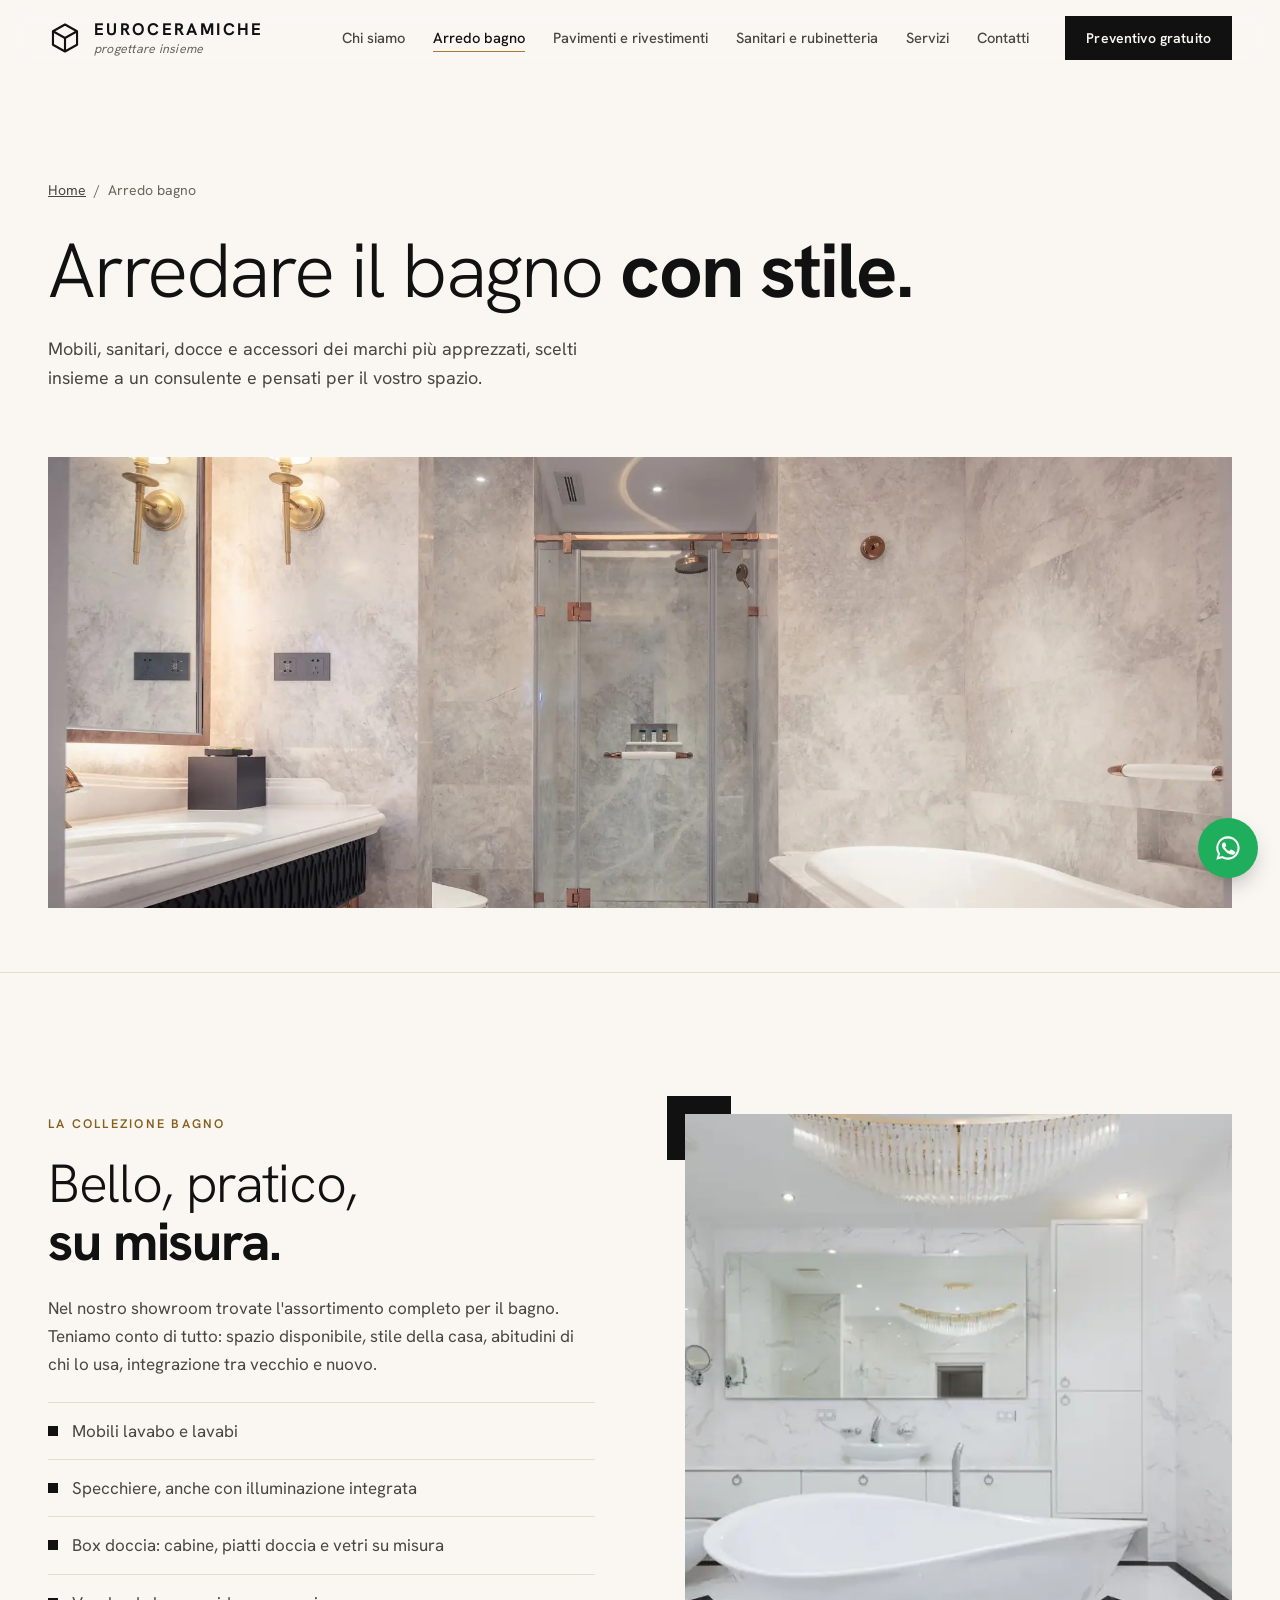
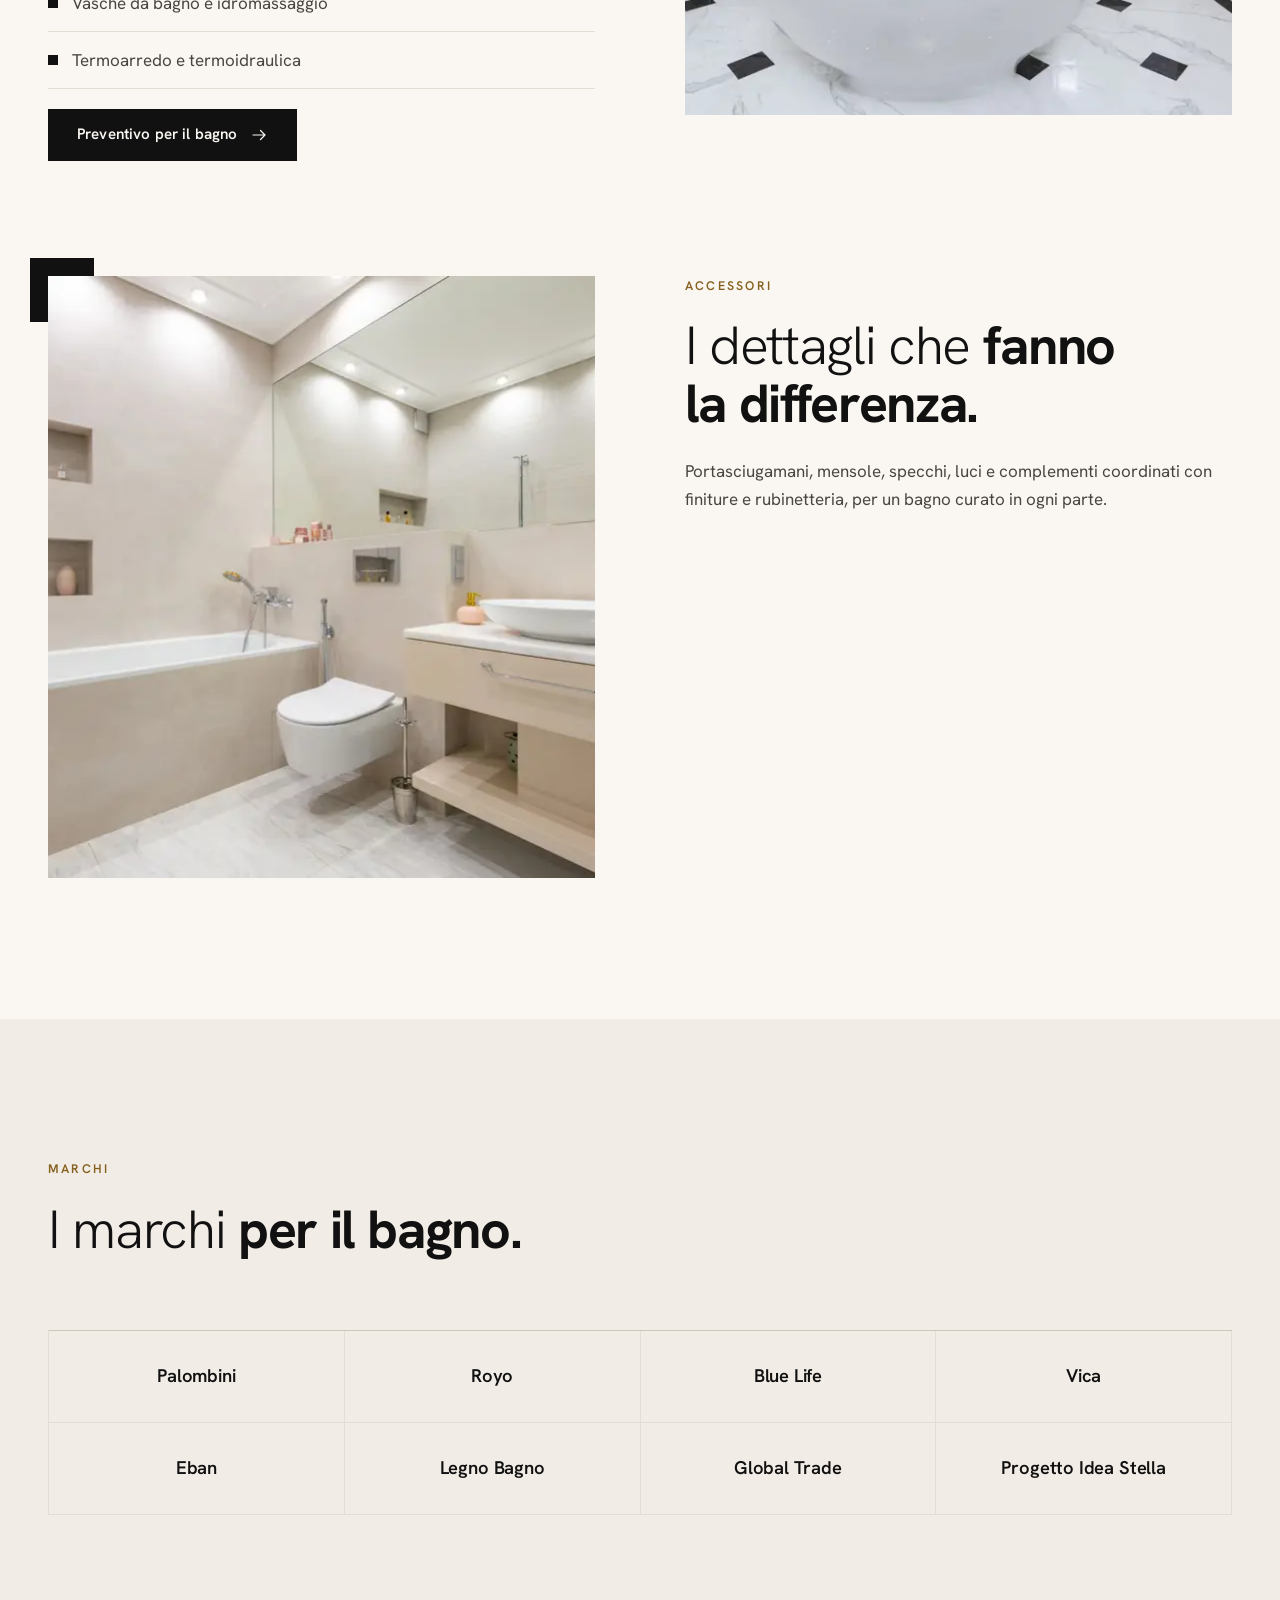
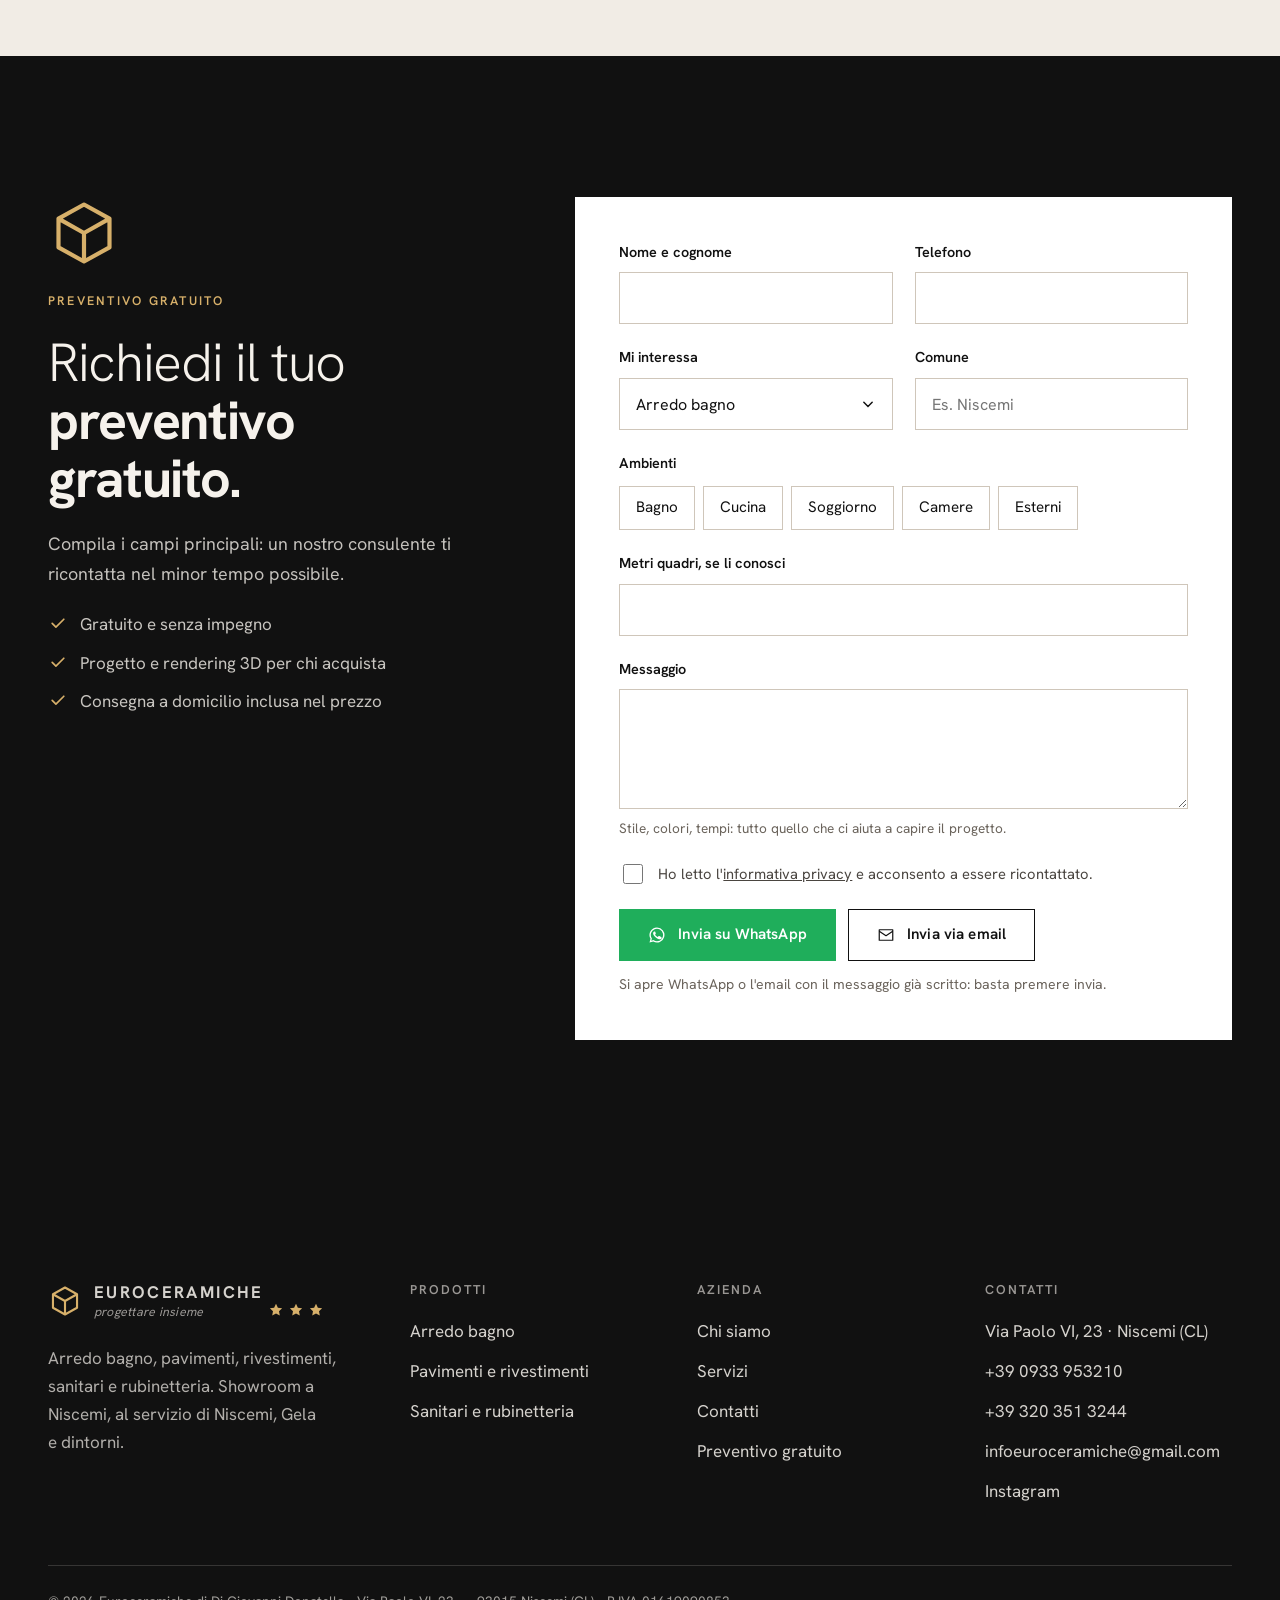
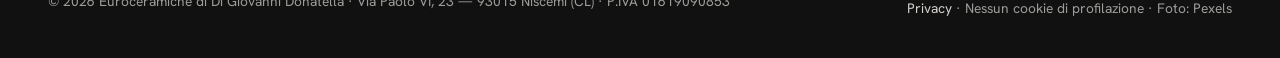
==== arredo-bagno.html @ 5b4219d4 "Nuovo sito: originale Euroceramiche migliorato con UI/UX Pro Max - Versioni precedenti spostate in a" ====
<!doctype html>
<html lang="it">
<head>
<meta charset="utf-8">
<meta name="viewport" content="width=device-width, initial-scale=1, viewport-fit=cover">
<title>Arredo bagno a Niscemi e Gela — Euroceramiche</title>
<meta name="description" content="Arredo bagno a Niscemi: mobili, lavabi, specchiere, box doccia, vasche, idromassaggio e accessori. Palombini, Royo, Blue Life, Vica, Eban e altri marchi.">
<meta name="theme-color" content="#faf7f3">
<meta property="og:type" content="website">
<meta property="og:locale" content="it_IT">
<meta property="og:title" content="Arredo bagno a Niscemi e Gela — Euroceramiche">
<meta property="og:description" content="Arredo bagno a Niscemi: mobili, lavabi, specchiere, box doccia, vasche, idromassaggio e accessori. Palombini, Royo, Blue Life, Vica, Eban e altri marchi.">
<meta property="og:image" content="assets/img/hero.webp">
<link rel="icon" href="data:image/svg+xml,<svg xmlns='http://www.w3.org/2000/svg' viewBox='0 0 24 24'><rect width='24' height='24' fill='%23111'/><path d='M12 4l7 3.9v8.2L12 20l-7-3.9V7.9z M5 7.9L12 12l7-4.1 M12 12v8' fill='none' stroke='%23d7b06a' stroke-width='1.4' stroke-linejoin='round'/></svg>">
<link rel="preload" href="assets/fonts/hanken-grotesk.woff2" as="font" type="font/woff2" crossorigin>
<link rel="stylesheet" href="assets/css/site.css">
</head>
<body>
<script>document.documentElement.classList.add('js')</script>
<a class="skip" href="#main">Vai al contenuto</a>
<header class="header">
  <div class="wrap">
    <a class="logo" href="index.html" aria-label="Euroceramiche — Home"><svg viewBox="0 0 24 24" aria-hidden="true"><path d="M12 2.5l8.5 4.7v9.6L12 21.5l-8.5-4.7V7.2z M3.5 7.2L12 12l8.5-4.8 M12 12v9.5" fill="none" stroke="currentColor" stroke-width="1.5" stroke-linejoin="round"/></svg><span><b>EUROCERAMICHE</b><small>progettare insieme</small></span></a>
    <nav class="nav" id="nav" aria-label="Principale">
      <a href="chi-siamo.html">Chi siamo</a><a href="arredo-bagno.html" aria-current="page">Arredo bagno</a><a href="pavimenti-rivestimenti.html">Pavimenti e rivestimenti</a><a href="sanitari-rubinetteria.html">Sanitari e rubinetteria</a><a href="servizi.html">Servizi</a><a href="contatti.html">Contatti</a>
      <a class="btn" href="contatti.html#preventivo">Preventivo gratuito</a>
    </nav>
    <a class="btn" href="contatti.html#preventivo">Preventivo gratuito</a>
    <button class="menu-btn" type="button" aria-expanded="false" aria-controls="nav" aria-label="Apri il menu">
      <svg viewBox="0 0 24 24" aria-hidden="true" fill="none" stroke="currentColor" stroke-width="1.6" stroke-linecap="round"><path class="l1" d="M3 8.5h18"/><path class="l2" d="M3 15.5h18"/></svg>
    </button>
  </div>
</header>
<main id="main">
<section class="page-head">
    <div class="wrap">
      <nav class="crumbs" aria-label="Percorso"><a href="index.html">Home</a><span aria-hidden="true">/</span><span aria-current="page">Arredo bagno</span></nav>
      <h1 data-reveal>Arredare il bagno <strong>con stile.</strong></h1>
      <p class="lead" data-reveal style="--i:1">Mobili, sanitari, docce e accessori dei marchi più apprezzati, scelti insieme a un consulente e pensati per il vostro spazio.</p>
      <div class="page-hero-img" data-reveal style="--i:2"><img src="assets/img/hero.webp" alt="Bagno elegante con rivestimenti in marmo e vasca" width="1600" height="900" fetchpriority="high"></div>
    </div>
  </section>
  <section class="section">
    <div class="wrap">
      <div class="split">
        <div class="prose" data-reveal>
          <span class="eyebrow">La collezione bagno</span>
          <h2>Bello, pratico, <strong>su misura.</strong></h2>
          <p>Nel nostro showroom trovate l'assortimento completo per il bagno. Teniamo conto di tutto: spazio disponibile, stile della casa, abitudini di chi lo usa, integrazione tra vecchio e nuovo.</p>
          <ul class="list">
            <li>Mobili lavabo e lavabi</li>
            <li>Specchiere, anche con illuminazione integrata</li>
            <li>Box doccia: cabine, piatti doccia e vetri su misura</li>
            <li>Vasche da bagno e idromassaggio</li>
            <li>Termoarredo e termoidraulica</li>
          </ul>
          <a class="btn" href="#preventivo" data-quote="Arredo bagno">Preventivo per il bagno <svg viewBox="0 0 24 24" aria-hidden="true"><path d="M4 12h16M14 6l6 6-6 6" fill="none" stroke="currentColor" stroke-width="1.6" stroke-linecap="round" stroke-linejoin="round"/></svg></a>
        </div>
        <div class="offset" data-reveal style="--i:1"><div class="frame"><img src="assets/img/calacatta.webp" alt="Bagno con vasca freestanding e mobile sospeso" width="900" height="632" loading="lazy" decoding="async"></div></div>
      </div>
      <div class="split split--rev" id="accessori">
        <div class="prose" data-reveal>
          <span class="eyebrow">Accessori</span>
          <h2>I dettagli che <strong>fanno la differenza.</strong></h2>
          <p>Portasciugamani, mensole, specchi, luci e complementi coordinati con finiture e rubinetteria, per un bagno curato in ogni parte.</p>
        </div>
        <div class="offset" data-reveal style="--i:1"><div class="frame"><img src="assets/img/pietra-beige.webp" alt="Bagno con nicchie, accessori e luci" width="900" height="601" loading="lazy" decoding="async"></div></div>
      </div>
    </div>
  </section>

  <section class="section section--muted">
    <div class="wrap">
      <div class="head" data-reveal><span class="eyebrow">Marchi</span><h2>I marchi <strong>per il bagno.</strong></h2></div>
      <div data-reveal><ul class="brands"><li>Palombini</li><li>Royo</li><li>Blue Life</li><li>Vica</li><li>Eban</li><li>Legno Bagno</li><li>Global Trade</li><li>Progetto Idea Stella</li></ul></div>
    </div>
  </section>
<section class="section section--dark" id="preventivo">
    <div class="wrap quote">
      <div class="quote-aside" data-reveal>
        <svg class="cube" viewBox="0 0 24 24" aria-hidden="true"><path d="M12 2.5l8.5 4.7v9.6L12 21.5l-8.5-4.7V7.2z M3.5 7.2L12 12l8.5-4.8 M12 12v9.5" fill="none" stroke="currentColor" stroke-width="1.4" stroke-linejoin="round"/></svg>
        <span class="eyebrow">Preventivo gratuito</span>
        <h2>Richiedi il tuo <strong>preventivo gratuito.</strong></h2>
        <p class="lead">Compila i campi principali: un nostro consulente ti ricontatta nel minor tempo possibile.</p>
        <ul>
          <li><svg viewBox="0 0 24 24" aria-hidden="true"><path d="M5 12.5l4.5 4.5L19 7.5" fill="none" stroke="currentColor" stroke-width="2" stroke-linecap="round" stroke-linejoin="round"/></svg> Gratuito e senza impegno</li>
          <li><svg viewBox="0 0 24 24" aria-hidden="true"><path d="M5 12.5l4.5 4.5L19 7.5" fill="none" stroke="currentColor" stroke-width="2" stroke-linecap="round" stroke-linejoin="round"/></svg> Progetto e rendering 3D per chi acquista</li>
          <li><svg viewBox="0 0 24 24" aria-hidden="true"><path d="M5 12.5l4.5 4.5L19 7.5" fill="none" stroke="currentColor" stroke-width="2" stroke-linecap="round" stroke-linejoin="round"/></svg> Consegna a domicilio inclusa nel prezzo</li>
        </ul>
      </div>
      <form class="form" data-quote-form novalidate data-reveal style="--i:1">
        <div class="form-row">
          <div class="field"><label for="q-nome">Nome e cognome</label><input id="q-nome" name="nome" autocomplete="name" required aria-describedby="e-nome"><span class="error" id="e-nome">Inserisci il tuo nome.</span></div>
          <div class="field"><label for="q-tel">Telefono</label><input id="q-tel" name="telefono" type="tel" inputmode="tel" autocomplete="tel" required aria-describedby="e-tel"><span class="error" id="e-tel">Inserisci un numero di telefono valido.</span></div>
        </div>
        <div class="form-row">
          <div class="field"><label for="q-interesse">Mi interessa</label><select id="q-interesse" name="interesse"><option selected>Arredo bagno</option><option>Pavimenti</option><option>Rivestimenti</option><option>Sanitari e rubinetteria</option><option>Accessori</option><option>Progetto e rendering 3D</option><option>Ristrutturazione completa</option></select></div>
          <div class="field"><label for="q-comune">Comune</label><input id="q-comune" name="comune" autocomplete="address-level2" placeholder="Es. Niscemi"></div>
        </div>
        <fieldset><legend class="legend">Ambienti</legend><div class="choices"><label class="choice"><input type="checkbox" name="ambienti" value="Bagno"><span>Bagno</span></label><label class="choice"><input type="checkbox" name="ambienti" value="Cucina"><span>Cucina</span></label><label class="choice"><input type="checkbox" name="ambienti" value="Soggiorno"><span>Soggiorno</span></label><label class="choice"><input type="checkbox" name="ambienti" value="Camere"><span>Camere</span></label><label class="choice"><input type="checkbox" name="ambienti" value="Esterni"><span>Esterni</span></label></div></fieldset>
        <div class="field"><label for="q-mq">Metri quadri, se li conosci</label><input id="q-mq" name="mq" inputmode="decimal"></div>
        <div class="field"><label for="q-msg">Messaggio</label><textarea id="q-msg" name="messaggio" aria-describedby="h-msg"></textarea><span class="hint" id="h-msg">Stile, colori, tempi: tutto quello che ci aiuta a capire il progetto.</span></div>
        <div class="consent-wrap"><label class="consent"><input type="checkbox" name="privacy" required aria-describedby="e-priv"> <span>Ho letto l'<a href="privacy.html">informativa privacy</a> e acconsento a essere ricontattato.</span></label><span class="error" id="e-priv">Serve il consenso per poterti ricontattare.</span></div>
        <div class="submit">
          <button class="btn btn--wa" type="submit" value="whatsapp"><svg viewBox="0 0 24 24" aria-hidden="true"><path fill="currentColor" d="M12 2a10 10 0 0 0-8.6 15.1L2 22l5-1.3A10 10 0 1 0 12 2zm0 18.2c-1.5 0-3-.4-4.3-1.2l-.3-.2-3 .8.8-2.9-.2-.3A8.2 8.2 0 1 1 12 20.2zm4.5-6.1c-.2-.1-1.5-.7-1.7-.8-.2-.1-.4-.1-.6.1l-.8 1c-.1.2-.3.2-.5.1-.7-.3-1.4-.7-2-1.3-.5-.5-1-1.1-1.3-1.7-.1-.2 0-.4.1-.5l.4-.5.3-.5v-.5l-.8-1.9c-.2-.5-.4-.4-.6-.4h-.5a1 1 0 0 0-.7.3c-.3.3-1 1-1 2.3s1 2.7 1.2 2.9c.1.2 2 3.1 4.9 4.3 1.8.7 2.5.8 3.4.7.6-.1 1.5-.6 1.8-1.2.2-.6.2-1.1.1-1.2l-.5-.3z"/></svg> Invia su WhatsApp</button>
          <button class="btn btn--line" type="submit" value="email"><svg viewBox="0 0 24 24" aria-hidden="true"><g fill="none" stroke="currentColor" stroke-width="1.6" stroke-linejoin="round"><rect x="3" y="5" width="18" height="14"/><path d="M3 7l9 6 9-6"/></g></svg> Invia via email</button>
          <small>Si apre WhatsApp o l'email con il messaggio già scritto: basta premere invia.</small>
        </div>
      </form>
    </div>
  </section>
</main>
<footer class="footer">
  <div class="wrap">
    <div class="footer-grid">
      <div class="footer-brand">
        <a class="logo" href="index.html" aria-label="Euroceramiche — Home"><svg viewBox="0 0 24 24" aria-hidden="true"><path d="M12 2.5l8.5 4.7v9.6L12 21.5l-8.5-4.7V7.2z M3.5 7.2L12 12l8.5-4.8 M12 12v9.5" fill="none" stroke="currentColor" stroke-width="1.5" stroke-linejoin="round"/></svg><span><b>EUROCERAMICHE</b><small>progettare insieme</small></span></a>
        <div class="stars" aria-hidden="true"><svg viewBox="0 0 24 24" aria-hidden="true"><path fill="currentColor" d="M12 2.8l2.8 5.9 6.4.8-4.7 4.4 1.2 6.4L12 17.2l-5.7 3.1 1.2-6.4-4.7-4.4 6.4-.8z"/></svg><svg viewBox="0 0 24 24" aria-hidden="true"><path fill="currentColor" d="M12 2.8l2.8 5.9 6.4.8-4.7 4.4 1.2 6.4L12 17.2l-5.7 3.1 1.2-6.4-4.7-4.4 6.4-.8z"/></svg><svg viewBox="0 0 24 24" aria-hidden="true"><path fill="currentColor" d="M12 2.8l2.8 5.9 6.4.8-4.7 4.4 1.2 6.4L12 17.2l-5.7 3.1 1.2-6.4-4.7-4.4 6.4-.8z"/></svg></div>
        <p>Arredo bagno, pavimenti, rivestimenti, sanitari e rubinetteria. Showroom a Niscemi, al servizio di Niscemi, Gela e dintorni.</p>
      </div>
      <div>
        <h2>Prodotti</h2>
        <ul><li><a href="arredo-bagno.html">Arredo bagno</a></li><li><a href="pavimenti-rivestimenti.html">Pavimenti e rivestimenti</a></li><li><a href="sanitari-rubinetteria.html">Sanitari e rubinetteria</a></li></ul>
      </div>
      <div>
        <h2>Azienda</h2>
        <ul><li><a href="chi-siamo.html">Chi siamo</a></li><li><a href="servizi.html">Servizi</a></li><li><a href="contatti.html">Contatti</a></li><li><a href="contatti.html#preventivo">Preventivo gratuito</a></li></ul>
      </div>
      <div>
        <h2>Contatti</h2>
        <ul>
          <li><a href="contatti.html">Via Paolo VI, 23 · Niscemi (CL)</a></li>
          <li><a href="tel:+390933953210" data-tel="phone">+39 0933 953210</a></li>
          <li><a href="tel:+393203513244" data-tel="mobile">+39 320 351 3244</a></li>
          <li><a href="mailto:infoeuroceramiche@gmail.com" data-mail>infoeuroceramiche@gmail.com</a></li>
          <li><a href="https://www.instagram.com/euroceramicheniscemi/" target="_blank" rel="noopener">Instagram</a></li>
        </ul>
      </div>
    </div>
    <div class="footer-legal">
      <span>© <span data-year>2026</span> Euroceramiche di Di Giovanni Donatella · Via Paolo VI, 23 — 93015 Niscemi (CL) · P.IVA 01619090853</span>
      <span><a href="privacy.html">Privacy</a> · Nessun cookie di profilazione · Foto: Pexels</span>
    </div>
  </div>
</footer>
<a class="wa-float" href="https://wa.me/393203513244" data-wa="Buongiorno, vorrei qualche informazione." target="_blank" rel="noopener" aria-label="Scrivici su WhatsApp"><svg viewBox="0 0 24 24" aria-hidden="true"><path fill="currentColor" d="M12 2a10 10 0 0 0-8.6 15.1L2 22l5-1.3A10 10 0 1 0 12 2zm0 18.2c-1.5 0-3-.4-4.3-1.2l-.3-.2-3 .8.8-2.9-.2-.3A8.2 8.2 0 1 1 12 20.2zm4.5-6.1c-.2-.1-1.5-.7-1.7-.8-.2-.1-.4-.1-.6.1l-.8 1c-.1.2-.3.2-.5.1-.7-.3-1.4-.7-2-1.3-.5-.5-1-1.1-1.3-1.7-.1-.2 0-.4.1-.5l.4-.5.3-.5v-.5l-.8-1.9c-.2-.5-.4-.4-.6-.4h-.5a1 1 0 0 0-.7.3c-.3.3-1 1-1 2.3s1 2.7 1.2 2.9c.1.2 2 3.1 4.9 4.3 1.8.7 2.5.8 3.4.7.6-.1 1.5-.6 1.8-1.2.2-.6.2-1.1.1-1.2l-.5-.3z"/></svg></a>
<nav class="mbar" aria-label="Azioni rapide">
  <a href="tel:+390933953210" data-tel="phone"><svg viewBox="0 0 24 24" aria-hidden="true"><path d="M5 4h4l2 5-2.5 1.5a11 11 0 0 0 5 5L15 13l5 2v4a2 2 0 0 1-2 2A16 16 0 0 1 3 6a2 2 0 0 1 2-2" fill="none" stroke="currentColor" stroke-width="1.6" stroke-linejoin="round"/></svg> Chiama</a>
  <a class="wa" href="https://wa.me/393203513244" data-wa="Buongiorno, vorrei qualche informazione." target="_blank" rel="noopener"><svg viewBox="0 0 24 24" aria-hidden="true"><path fill="currentColor" d="M12 2a10 10 0 0 0-8.6 15.1L2 22l5-1.3A10 10 0 1 0 12 2zm0 18.2c-1.5 0-3-.4-4.3-1.2l-.3-.2-3 .8.8-2.9-.2-.3A8.2 8.2 0 1 1 12 20.2zm4.5-6.1c-.2-.1-1.5-.7-1.7-.8-.2-.1-.4-.1-.6.1l-.8 1c-.1.2-.3.2-.5.1-.7-.3-1.4-.7-2-1.3-.5-.5-1-1.1-1.3-1.7-.1-.2 0-.4.1-.5l.4-.5.3-.5v-.5l-.8-1.9c-.2-.5-.4-.4-.6-.4h-.5a1 1 0 0 0-.7.3c-.3.3-1 1-1 2.3s1 2.7 1.2 2.9c.1.2 2 3.1 4.9 4.3 1.8.7 2.5.8 3.4.7.6-.1 1.5-.6 1.8-1.2.2-.6.2-1.1.1-1.2l-.5-.3z"/></svg> WhatsApp</a>
  <a class="main" href="contatti.html#preventivo">Preventivo</a>
</nav>
<div class="toast" role="status" aria-live="polite"></div>
<script src="assets/js/site.js" defer></script>
</body>
</html>
---- assets/css/site.css ----
/* ==========================================================================
   Euroceramiche — foglio di stile comune
   Identità: bianco e nero, cubo, motto "progettare insieme", oro delle stelle del logo.
   Sistema (skill UI/UX Pro Max): Minimalism & Swiss Style, fondo caldo, accento oro,
   contrasto ≥ 4.5:1, target touch ≥ 44px, focus visibile, motion standard con
   prefers-reduced-motion.
   ========================================================================== */
@font-face { font-family: "Hanken Grotesk"; src: url(../fonts/hanken-grotesk.woff2) format("woff2"); font-weight: 100 900; font-style: normal; font-display: swap; }

:root {
  --bg: #faf7f3;            /* bianco caldo */
  --surface: #ffffff;
  --muted: #f1ece5;         /* pietra chiara */
  --ink: #111111;           /* nero del marchio */
  --ink-2: #4a4540;         /* testo secondario — 9:1 su --bg */
  --ink-3: #6b645c;         /* testo terziario — 5.6:1 su --bg */
  --line: #e4ddd3;
  --line-strong: #cfc6ba;
  --gold: #a87b2d;          /* oro delle stelle del logo (decorativo, titoli grandi) */
  --gold-ink: #85601f;      /* oro per testo piccolo — 5.4:1 su --bg */
  --dark: #111111;
  --dark-ink: #f6f2ec;
  --ok: #1f7a4a;
  --danger: #b42318;
  --wa: #1fae5b;

  --font: "Hanken Grotesk", ui-sans-serif, system-ui, -apple-system, "Segoe UI", sans-serif;
  --wrap: 1240px;
  --gutter: clamp(20px, 4vw, 48px);
  --header-h: 76px;
  --radius: 0px;            /* angoli vivi come l'originale */
  --ease: cubic-bezier(.23, 1, .32, 1);
  --t-fast: 180ms;
  --t-base: 260ms;
  --t-slow: 700ms;
}

*, *::before, *::after { box-sizing: border-box; }
html { -webkit-text-size-adjust: 100%; scroll-behavior: smooth; scroll-padding-top: calc(var(--header-h) + 16px); }
body { margin: 0; background: var(--bg); color: var(--ink); font: 400 1.0625rem/1.65 var(--font); -webkit-font-smoothing: antialiased; text-rendering: optimizeLegibility; }
img { display: block; max-width: 100%; height: auto; }
a { color: inherit; }
p { margin: 0; text-wrap: pretty; }
h1, h2, h3 { margin: 0; font-weight: 300; letter-spacing: -.025em; line-height: 1.08; text-wrap: balance; }
h1 strong, h2 strong, h3 strong { font-weight: 700; }
h1 { font-size: clamp(2.6rem, 6vw, 5rem); }
h2 { font-size: clamp(2rem, 4.2vw, 3.4rem); }
h3 { font-size: 1.4rem; font-weight: 600; letter-spacing: -.015em; }
::selection { background: var(--ink); color: var(--bg); }
:focus-visible { outline: 2px solid var(--gold); outline-offset: 3px; }
.sr-only { position: absolute; width: 1px; height: 1px; overflow: hidden; clip: rect(0 0 0 0); white-space: nowrap; }
.skip { position: fixed; left: 16px; top: -64px; z-index: 100; padding: 12px 18px; background: var(--ink); color: var(--bg); text-decoration: none; transition: top var(--t-fast) var(--ease); }
.skip:focus { top: 12px; }

.wrap { width: min(var(--wrap), 100% - 2 * var(--gutter)); margin-inline: auto; }
.section { padding-block: clamp(80px, 11vw, 150px); }
.section--muted { background: var(--muted); }
.section--dark { background: var(--dark); color: var(--dark-ink); }
.eyebrow { display: inline-flex; align-items: center; gap: 12px; font-size: .78rem; font-weight: 600; letter-spacing: .18em; text-transform: uppercase; color: var(--gold-ink); }
.eyebrow svg { width: 22px; height: 22px; }
.section--dark .eyebrow { color: #d7b06a; }
.lead { font-size: clamp(1.08rem, 1.4vw, 1.2rem); color: var(--ink-2); max-width: 56ch; }
.section--dark .lead { color: rgb(246 242 236 / .78); }
.head { display: grid; grid-template-columns: minmax(0, 1.2fr) minmax(0, 1fr); gap: 20px 72px; align-items: end; margin-bottom: clamp(44px, 6vw, 72px); }
.head .eyebrow { grid-column: 1 / -1; }
@media (max-width: 860px) { .head { grid-template-columns: 1fr; } }

/* ---------- pulsanti ---------- */
.btn { --bg-b: var(--ink); --fg-b: var(--bg); display: inline-flex; align-items: center; justify-content: center; gap: 12px; min-height: 52px; padding: 0 28px; border: 1.5px solid var(--bg-b); background: var(--bg-b); color: var(--fg-b); font: 600 .95rem/1 var(--font); letter-spacing: .01em; text-decoration: none; cursor: pointer; transition: background-color var(--t-base) var(--ease), color var(--t-base) var(--ease), border-color var(--t-base) var(--ease), transform var(--t-fast) var(--ease); }
.btn:active { transform: scale(.98); }
.btn svg { width: 18px; height: 18px; flex: none; transition: transform var(--t-base) var(--ease); }
.btn--line { --bg-b: transparent; --fg-b: var(--ink); border-color: var(--ink); }
.btn--light { --bg-b: var(--dark-ink); --fg-b: var(--ink); border-color: var(--dark-ink); }
.btn--wa { --bg-b: var(--wa); --fg-b: #fff; border-color: var(--wa); }
@media (hover: hover) and (pointer: fine) {
  .btn:hover { --bg-b: var(--gold); border-color: var(--gold); --fg-b: #fff; }
  .btn--line:hover { --bg-b: var(--ink); --fg-b: var(--bg); border-color: var(--ink); }
  .btn--light:hover { --bg-b: transparent; --fg-b: var(--dark-ink); border-color: var(--dark-ink); }
  .btn--wa:hover { --bg-b: #178a48; border-color: #178a48; --fg-b: #fff; }
  .btn:hover svg { transform: translateX(4px); }
}
.more { display: inline-flex; align-items: center; gap: 10px; min-height: 44px; font-weight: 600; font-size: .95rem; text-decoration: none; border-bottom: 1.5px solid currentColor; padding-top: 4px; transition: color var(--t-base) var(--ease), gap var(--t-base) var(--ease); }
.more svg { width: 18px; height: 18px; }
@media (hover: hover) and (pointer: fine) { .more:hover { color: var(--gold-ink); gap: 14px; } }

/* ---------- header ---------- */
.header { position: sticky; top: 0; z-index: 50; background: rgb(250 247 243 / .92); backdrop-filter: blur(12px); -webkit-backdrop-filter: blur(12px); border-bottom: 1px solid transparent; transition: border-color var(--t-base) var(--ease); }
.header.is-scrolled { border-bottom-color: var(--line); }
.header .wrap { display: flex; align-items: center; gap: 24px; height: var(--header-h); }
.logo { display: inline-flex; align-items: center; gap: 12px; margin-right: auto; text-decoration: none; }
.logo svg { width: 34px; height: 34px; flex: none; }
.logo span { display: flex; flex-direction: column; line-height: 1; }
.logo b { font-weight: 700; font-size: 1.05rem; letter-spacing: .14em; }
.logo small { margin-top: 5px; font-size: .78rem; font-style: italic; color: var(--ink-3); letter-spacing: .02em; }
.nav { display: flex; align-items: center; gap: 4px; }
.nav a { display: inline-flex; align-items: center; min-height: 44px; padding: 0 12px; font-size: .92rem; font-weight: 500; text-decoration: none; color: var(--ink-2); position: relative; transition: color var(--t-fast) var(--ease); }
.nav a::after { content: ""; position: absolute; left: 12px; right: 12px; bottom: 8px; height: 1.5px; background: var(--gold); transform: scaleX(0); transform-origin: left; transition: transform var(--t-base) var(--ease); }
.nav a[aria-current="page"] { color: var(--ink); }
.nav a[aria-current="page"]::after { transform: scaleX(1); }
@media (hover: hover) and (pointer: fine) { .nav a:hover { color: var(--ink); } .nav a:hover::after { transform: scaleX(1); } }
.header .btn { min-height: 44px; padding: 0 20px; font-size: .88rem; }
.menu-btn { display: none; width: 48px; height: 48px; place-items: center; border: 0; background: none; color: inherit; cursor: pointer; }
.menu-btn svg { width: 26px; height: 26px; }
.menu-btn .l1, .menu-btn .l2 { transition: transform var(--t-base) var(--ease); transform-box: fill-box; transform-origin: center; }
.menu-btn[aria-expanded="true"] .l1 { transform: translateY(3.5px) rotate(45deg); }
.menu-btn[aria-expanded="true"] .l2 { transform: translateY(-3.5px) rotate(-45deg); }
@media (max-width: 1080px) {
  .menu-btn { display: grid; }
  .header .btn { display: none; }
  .nav { position: fixed; inset: var(--header-h) 0 0 0; flex-direction: column; align-items: stretch; gap: 0; padding: 12px var(--gutter) 40px; background: var(--bg); overflow-y: auto; opacity: 0; visibility: hidden; transform: translateY(-8px); transition: opacity var(--t-base) var(--ease), transform var(--t-base) var(--ease), visibility 0s linear var(--t-base); }
  .nav.is-open { opacity: 1; visibility: visible; transform: none; transition-delay: 0s; }
  .nav a { min-height: 60px; padding: 0; font-size: 1.5rem; font-weight: 300; color: var(--ink); border-bottom: 1px solid var(--line); }
  .nav a[aria-current="page"] { font-weight: 700; }
  .nav a::after { display: none; }
  .nav .btn { display: inline-flex; margin-top: 28px; font-size: 1rem; min-height: 56px; border-bottom: 0; color: var(--bg); justify-content: center; }
}
@media (min-width: 1081px) { .nav .btn { display: none; } }

/* ---------- hero: testo su pannello pieno + immagini con controlli ---------- */
.hero { display: grid; grid-template-columns: minmax(0, .95fr) minmax(0, 1.05fr); min-height: calc(100svh - var(--header-h)); }
.hero-text { display: flex; flex-direction: column; justify-content: center; gap: 28px; padding: clamp(40px, 6vw, 96px) var(--gutter) clamp(40px, 6vw, 96px) max(var(--gutter), calc((100vw - var(--wrap)) / 2)); }
.hero-text .lead { max-width: 44ch; }
.hero-cta { display: flex; flex-wrap: wrap; gap: 12px; }
.hero-meta { display: flex; flex-wrap: wrap; gap: 8px 28px; padding-top: 24px; border-top: 1px solid var(--line); font-size: .92rem; color: var(--ink-2); }
.hero-meta a { text-decoration: none; }
.slides { position: relative; overflow: hidden; background: var(--muted); }
.slide { position: absolute; inset: 0; opacity: 0; transition: opacity 900ms var(--ease); }
.slide.is-active { opacity: 1; }
.slide img { width: 100%; height: 100%; object-fit: cover; transform: scale(1.06); transition: transform 6s linear; }
.slide.is-active img { transform: scale(1); }
.slide figcaption { position: absolute; left: 0; bottom: 0; max-width: 80%; padding: 18px 24px; background: var(--ink); color: var(--dark-ink); font-size: .95rem; }
.slide figcaption b { display: block; font-size: 1.15rem; font-weight: 600; }
.slides-ui { position: absolute; right: 0; bottom: 0; z-index: 2; display: flex; align-items: center; background: var(--bg); }
.slides-ui button { width: 52px; height: 52px; display: grid; place-items: center; border: 0; background: none; color: var(--ink); cursor: pointer; transition: background-color var(--t-fast) var(--ease); }
.slides-ui button svg { width: 20px; height: 20px; }
@media (hover: hover) and (pointer: fine) { .slides-ui button:hover { background: var(--muted); } }
.slides-count { padding: 0 14px; font-size: .9rem; font-weight: 600; font-variant-numeric: tabular-nums; }
.slides-count span { color: var(--ink-3); font-weight: 400; }
@media (max-width: 900px) {
  .hero { grid-template-columns: 1fr; min-height: 0; }
  .hero-text { padding: 40px var(--gutter) 36px; }
  .slides { aspect-ratio: 4 / 3.4; order: -1; }
  .slide figcaption { max-width: calc(100% - 160px); padding: 12px 16px; font-size: .85rem; }
  .slide figcaption b { font-size: 1rem; }
}

/* ---------- intestazione delle pagine interne ---------- */
.page-head { padding-block: clamp(56px, 8vw, 104px) clamp(40px, 5vw, 64px); border-bottom: 1px solid var(--line); }
.crumbs { display: flex; flex-wrap: wrap; gap: 8px; margin-bottom: 26px; font-size: .88rem; color: var(--ink-3); }
.crumbs a { color: var(--ink-2); }
.page-head .lead { margin-top: 22px; }
.page-hero-img { margin-top: clamp(40px, 5vw, 64px); aspect-ratio: 21 / 8; overflow: hidden; background: var(--muted); }
.page-hero-img img { width: 100%; height: 100%; object-fit: cover; }
@media (max-width: 700px) { .page-hero-img { aspect-ratio: 4 / 3; } }

/* ---------- cubo decorativo + intro ---------- */
.cube { color: var(--ink); }
.intro { display: grid; grid-template-columns: minmax(0, 1fr) minmax(0, 1fr); gap: clamp(40px, 7vw, 110px); align-items: center; }
.intro-text { display: grid; gap: 24px; justify-items: start; }
.intro-text p { color: var(--ink-2); }
.offset { position: relative; }
.offset::before { content: ""; position: absolute; width: 64px; height: 64px; background: var(--ink); top: -18px; left: -18px; z-index: 0; }
.offset .frame { position: relative; z-index: 1; }
.frame { overflow: hidden; background: var(--muted); }
.frame img { width: 100%; height: 100%; object-fit: cover; transition: transform 1.2s var(--ease); }
.intro .frame { aspect-ratio: 4 / 5; }
@media (max-width: 860px) { .intro { grid-template-columns: 1fr; } .intro .frame { aspect-ratio: 4 / 3; } .offset::before { width: 44px; height: 44px; top: -12px; left: -12px; } }

/* ---------- griglia categorie con quadrato nero sfalsato (dall'originale) ---------- */
.cats { display: grid; grid-template-columns: repeat(3, minmax(0, 1fr)); gap: clamp(36px, 4vw, 56px) clamp(20px, 3vw, 40px); }
.cat { display: grid; gap: 18px; text-decoration: none; }
.cat:nth-child(3n+2) { margin-top: clamp(0px, 5vw, 72px); }
.cat .frame { aspect-ratio: 4 / 4.6; }
.cat h3 { display: flex; align-items: center; justify-content: space-between; gap: 12px; }
.cat h3 svg { width: 22px; height: 22px; flex: none; transition: transform var(--t-base) var(--ease); }
.cat p { color: var(--ink-2); font-size: .98rem; }
@media (hover: hover) and (pointer: fine) { .cat:hover .frame img { transform: scale(1.04); } .cat:hover h3 svg { transform: translateX(6px); color: var(--gold); } }
@media (max-width: 960px) { .cats { grid-template-columns: repeat(2, minmax(0, 1fr)); } .cat:nth-child(3n+2) { margin-top: 0; } .cat:nth-child(2n) { margin-top: 48px; } }
@media (max-width: 560px) { .cats { grid-template-columns: 1fr; } .cat:nth-child(2n) { margin-top: 0; } .cat .frame { aspect-ratio: 4 / 3.2; } }

/* ---------- fascia "progettare insieme" ---------- */
.band { display: grid; grid-template-columns: auto 1fr auto; gap: 40px; align-items: center; }
.band svg.cube { width: clamp(64px, 8vw, 104px); height: auto; color: #d7b06a; }
.band h2 { color: var(--dark-ink); }
@media (max-width: 760px) { .band { grid-template-columns: 1fr; gap: 24px; } }

/* ---------- servizi ---------- */
.services { display: grid; grid-template-columns: repeat(4, minmax(0, 1fr)); border-top: 1px solid var(--line-strong); }
.service { padding: 32px 28px 8px 0; display: grid; gap: 14px; align-content: start; }
.service + .service { padding-left: 28px; border-left: 1px solid var(--line); }
.service svg { width: 34px; height: 34px; color: var(--gold); }
.service p { color: var(--ink-2); font-size: .98rem; }
@media (max-width: 960px) { .services { grid-template-columns: 1fr 1fr; } .service:nth-child(3) { padding-left: 0; border-left: 0; } .service:nth-child(n+3) { border-top: 1px solid var(--line); margin-top: 8px; } }
@media (max-width: 560px) { .services { grid-template-columns: 1fr; } .service, .service + .service { padding: 28px 0 8px; border-left: 0; } .service + .service { border-top: 1px solid var(--line); } }

/* ---------- contenuti delle pagine ---------- */
.split { display: grid; grid-template-columns: minmax(0, 1fr) minmax(0, 1fr); gap: clamp(40px, 7vw, 110px); align-items: start; }
.split + .split { margin-top: clamp(72px, 9vw, 128px); }
.split--rev > :first-child { order: 2; }
.prose { display: grid; gap: 20px; justify-items: start; }
.prose p { color: var(--ink-2); }
.prose h2 + p { margin-top: 4px; }
.list { list-style: none; margin: 4px 0 0; padding: 0; width: 100%; border-top: 1px solid var(--line); }
.list li { display: flex; gap: 14px; padding: 14px 0; border-bottom: 1px solid var(--line); color: var(--ink-2); }
.list li::before { content: ""; width: 10px; height: 10px; margin-top: 9px; flex: none; background: var(--ink); }
.split .frame { aspect-ratio: 4 / 4.4; }
@media (max-width: 860px) { .split { grid-template-columns: 1fr; } .split--rev > :first-child { order: 0; } .split .frame { aspect-ratio: 4 / 3; } }

/* ---------- marchi (in testo, leggibili) ---------- */
.brands { display: grid; grid-template-columns: repeat(4, minmax(0, 1fr)); border-top: 1px solid var(--line-strong); border-left: 1px solid var(--line); }
.brands li { list-style: none; display: grid; place-items: center; min-height: 92px; padding: 16px; border-right: 1px solid var(--line); border-bottom: 1px solid var(--line); font-size: 1.15rem; font-weight: 600; letter-spacing: -.01em; text-align: center; transition: background-color var(--t-base) var(--ease), color var(--t-base) var(--ease); }
.brands { margin: 0; padding: 0; }
@media (hover: hover) and (pointer: fine) { .brands li:hover { background: var(--ink); color: var(--dark-ink); } }
@media (max-width: 860px) { .brands { grid-template-columns: repeat(2, minmax(0, 1fr)); } .brands li { min-height: 72px; font-size: 1rem; } }
.brand-groups { display: grid; gap: 40px; }
.brand-groups h3 { margin-bottom: 18px; }

/* ---------- preventivo ---------- */
.quote { display: grid; grid-template-columns: minmax(0, .8fr) minmax(0, 1.2fr); gap: clamp(40px, 7vw, 100px); align-items: start; }
.quote-aside { display: grid; gap: 22px; position: sticky; top: calc(var(--header-h) + 32px); }
.quote-aside svg.cube { width: 72px; height: 72px; color: #d7b06a; }
.quote-aside ul { list-style: none; margin: 0; padding: 0; display: grid; gap: 10px; color: rgb(246 242 236 / .8); }
.quote-aside li { display: flex; gap: 12px; }
.quote-aside li svg { width: 20px; height: 20px; color: #d7b06a; flex: none; margin-top: 3px; }
@media (max-width: 900px) { .quote { grid-template-columns: 1fr; } .quote-aside { position: static; } }
.form { display: grid; gap: 22px; padding: clamp(24px, 4vw, 44px); background: var(--surface); color: var(--ink); }
.form-row { display: grid; grid-template-columns: 1fr 1fr; gap: 22px; }
@media (max-width: 600px) { .form-row { grid-template-columns: 1fr; } }
.field { display: grid; gap: 8px; align-content: start; }
.field label, .legend { font-size: .9rem; font-weight: 600; color: var(--ink); }
.field .hint { font-size: .85rem; color: var(--ink-3); }
.field input, .field select, .field textarea { width: 100%; min-height: 52px; padding: 0 16px; border: 1.5px solid var(--line-strong); border-radius: var(--radius); background: var(--surface); color: var(--ink); font: 400 1rem var(--font); transition: border-color var(--t-fast) var(--ease), box-shadow var(--t-fast) var(--ease); }
.field textarea { min-height: 120px; padding: 14px 16px; resize: vertical; line-height: 1.5; }
.field select { appearance: none; -webkit-appearance: none; padding-right: 44px; cursor: pointer; background: var(--surface) url("data:image/svg+xml,<svg xmlns='http://www.w3.org/2000/svg' viewBox='0 0 24 24' fill='none' stroke='%23111' stroke-width='1.8' stroke-linecap='round'><path d='M7 10l5 5 5-5'/></svg>") no-repeat right 14px center / 20px; }
.field input:focus, .field select:focus, .field textarea:focus { outline: none; border-color: var(--ink); box-shadow: 0 0 0 3px rgb(168 123 45 / .3); }
.field [aria-invalid="true"] { border-color: var(--danger); }
.field .error { display: none; align-items: center; gap: 6px; font-size: .88rem; color: var(--danger); }
.field:has([aria-invalid="true"]) .error { display: flex; }
fieldset { border: 0; margin: 0; padding: 0; min-width: 0; }
.legend { margin-bottom: 10px; padding: 0; }
.choices { display: flex; flex-wrap: wrap; gap: 8px; }
.choice input { position: absolute; opacity: 0; pointer-events: none; }
.choice span { display: inline-flex; align-items: center; min-height: 44px; padding: 0 16px; border: 1.5px solid var(--line-strong); cursor: pointer; font-size: .95rem; transition: background-color var(--t-fast) var(--ease), color var(--t-fast) var(--ease), border-color var(--t-fast) var(--ease); user-select: none; }
.choice input:checked + span { background: var(--ink); border-color: var(--ink); color: var(--bg); }
.choice input:focus-visible + span { outline: 2px solid var(--gold); outline-offset: 2px; }
@media (hover: hover) and (pointer: fine) { .choice span:hover { border-color: var(--ink); } }
.consent { display: flex; gap: 12px; align-items: flex-start; font-size: .92rem; color: var(--ink-2); cursor: pointer; }
.consent input { width: 20px; height: 20px; margin-top: 2px; accent-color: var(--ink); flex: none; }
.consent-wrap .error { display: none; margin-top: 6px; font-size: .88rem; color: var(--danger); }
.consent-wrap:has([aria-invalid="true"]) .error { display: block; }
.submit { display: flex; flex-wrap: wrap; gap: 12px; }
.submit small { flex-basis: 100%; color: var(--ink-3); font-size: .88rem; }
@media (max-width: 600px) { .submit .btn { flex: 1 1 100%; } }

/* ---------- contatti / orari ---------- */
.contact { display: grid; grid-template-columns: minmax(0, 1fr) minmax(0, 1fr); gap: clamp(32px, 6vw, 80px); }
.info { display: grid; gap: 28px; align-content: start; }
.info address { font-style: normal; font-size: clamp(1.5rem, 2.6vw, 2.1rem); font-weight: 300; line-height: 1.2; }
.info address strong { font-weight: 700; }
.channels { display: grid; gap: 4px; }
.channels a { display: flex; align-items: center; gap: 14px; min-height: 48px; text-decoration: none; font-size: 1.05rem; border-bottom: 1px solid var(--line); }
.channels svg { width: 20px; height: 20px; color: var(--gold-ink); flex: none; }
@media (hover: hover) and (pointer: fine) { .channels a:hover { color: var(--gold-ink); } }
.hours { width: 100%; border-collapse: collapse; font-variant-numeric: tabular-nums; }
.hours th, .hours td { padding: 12px 0; border-bottom: 1px solid var(--line); text-align: left; font-weight: 400; }
.hours td { text-align: right; }
.hours tr.is-today th, .hours tr.is-today td { font-weight: 700; }
.hours tr.is-today th::after { content: "oggi"; margin-left: 10px; padding: 2px 8px; font-size: .72rem; font-weight: 600; text-transform: uppercase; letter-spacing: .08em; background: var(--ink); color: var(--bg); vertical-align: 2px; }
.status { display: inline-flex; align-items: center; gap: 10px; font-weight: 600; }
.status i { width: 10px; height: 10px; border-radius: 50%; background: var(--ink-3); }
.status[data-open="true"] i { background: var(--ok); box-shadow: 0 0 0 4px rgb(31 122 74 / .18); }
.map-card { display: grid; gap: 18px; align-content: start; padding: clamp(24px, 4vw, 40px); background: var(--muted); }
@media (max-width: 860px) { .contact { grid-template-columns: 1fr; } }

/* ---------- FAQ ---------- */
.faq { border-top: 1px solid var(--line-strong); }
.faq details { border-bottom: 1px solid var(--line); }
.faq summary { display: flex; align-items: center; justify-content: space-between; gap: 16px; min-height: 64px; padding: 16px 0; cursor: pointer; list-style: none; font-size: 1.12rem; font-weight: 600; }
.faq summary::-webkit-details-marker { display: none; }
.faq summary::after { content: ""; width: 14px; height: 14px; flex: none; background: linear-gradient(currentColor, currentColor) center / 100% 1.5px no-repeat, linear-gradient(currentColor, currentColor) center / 1.5px 100% no-repeat; transition: transform var(--t-base) var(--ease); }
.faq details[open] summary::after { transform: rotate(45deg); }
.faq details p { padding: 0 0 22px; color: var(--ink-2); max-width: 62ch; }

/* ---------- footer ---------- */
.footer { background: var(--dark); color: var(--dark-ink); padding-block: clamp(64px, 8vw, 104px) 32px; }
.footer-grid { display: grid; grid-template-columns: 1.3fr 1fr 1fr 1fr; gap: 40px; }
.footer .logo small { color: rgb(246 242 236 / .6); }
.footer .logo svg { color: #d7b06a; }
.footer h2 { font-size: .8rem; font-weight: 600; letter-spacing: .16em; text-transform: uppercase; color: rgb(246 242 236 / .6); margin-bottom: 16px; }
.footer ul { list-style: none; margin: 0; padding: 0; display: grid; gap: 4px; }
.footer a { display: inline-flex; min-height: 36px; align-items: center; text-decoration: none; color: rgb(246 242 236 / .86); }
@media (hover: hover) and (pointer: fine) { .footer a:hover { color: #d7b06a; } }
.footer-brand p { margin-top: 18px; color: rgb(246 242 236 / .7); max-width: 32ch; }
.stars { display: inline-flex; gap: 4px; margin-top: 14px; color: #d7b06a; }
.stars svg { width: 16px; height: 16px; }
.footer-legal { margin-top: 56px; padding-top: 24px; border-top: 1px solid rgb(246 242 236 / .16); display: flex; flex-wrap: wrap; justify-content: space-between; gap: 8px 24px; font-size: .86rem; color: rgb(246 242 236 / .62); }
@media (max-width: 900px) { .footer-grid { grid-template-columns: 1fr 1fr; } .footer-brand { grid-column: 1 / -1; } }

/* ---------- WhatsApp e barra mobile ---------- */
.wa-float { position: fixed; right: 22px; bottom: 22px; z-index: 40; width: 60px; height: 60px; border-radius: 50%; display: grid; place-items: center; background: var(--wa); color: #fff; box-shadow: 0 10px 26px -10px rgb(0 0 0 / .45); transition: transform var(--t-fast) var(--ease); }
.wa-float svg { width: 28px; height: 28px; }
.wa-float:active { transform: scale(.95); }
.mbar { display: none; }
@media (max-width: 760px) {
  .wa-float { display: none; }
  body { padding-bottom: calc(64px + env(safe-area-inset-bottom)); }
  .mbar { position: fixed; left: 0; right: 0; bottom: 0; z-index: 45; display: grid; grid-template-columns: 1fr 1fr 1.2fr; border-top: 1px solid var(--line); background: var(--bg); padding-bottom: env(safe-area-inset-bottom); }
  .mbar a { display: flex; align-items: center; justify-content: center; gap: 8px; min-height: 64px; text-decoration: none; font-size: .9rem; font-weight: 600; }
  .mbar a + a { border-left: 1px solid var(--line); }
  .mbar svg { width: 20px; height: 20px; }
  .mbar .wa svg { color: var(--wa); }
  .mbar .main { background: var(--ink); color: var(--bg); }
}
.toast { position: fixed; left: 50%; bottom: 28px; z-index: 70; translate: -50% 0; max-width: calc(100% - 32px); padding: 16px 22px; background: var(--ink); color: var(--bg); font-size: .95rem; opacity: 0; transform: translateY(12px); pointer-events: none; transition: opacity var(--t-base) var(--ease), transform var(--t-base) var(--ease); }
.toast.is-on { opacity: 1; transform: none; }
@media (max-width: 760px) { .toast { bottom: calc(80px + env(safe-area-inset-bottom)); } }

/* ---------- comparsa allo scroll: stagger standard (skill: 300–450ms) ---------- */
.js [data-reveal] { opacity: 0; transform: translateY(16px); transition: opacity 450ms var(--ease), transform 450ms var(--ease); transition-delay: calc(var(--i, 0) * 60ms); }
.js [data-reveal].is-in { opacity: 1; transform: none; }

@media (prefers-reduced-motion: reduce) {
  html { scroll-behavior: auto; }
  *, *::before, *::after { transition-duration: 1ms !important; animation: none !important; transition-delay: 0s !important; }
  .js [data-reveal] { opacity: 1; transform: none; }
  .slide img { transform: none !important; }
}
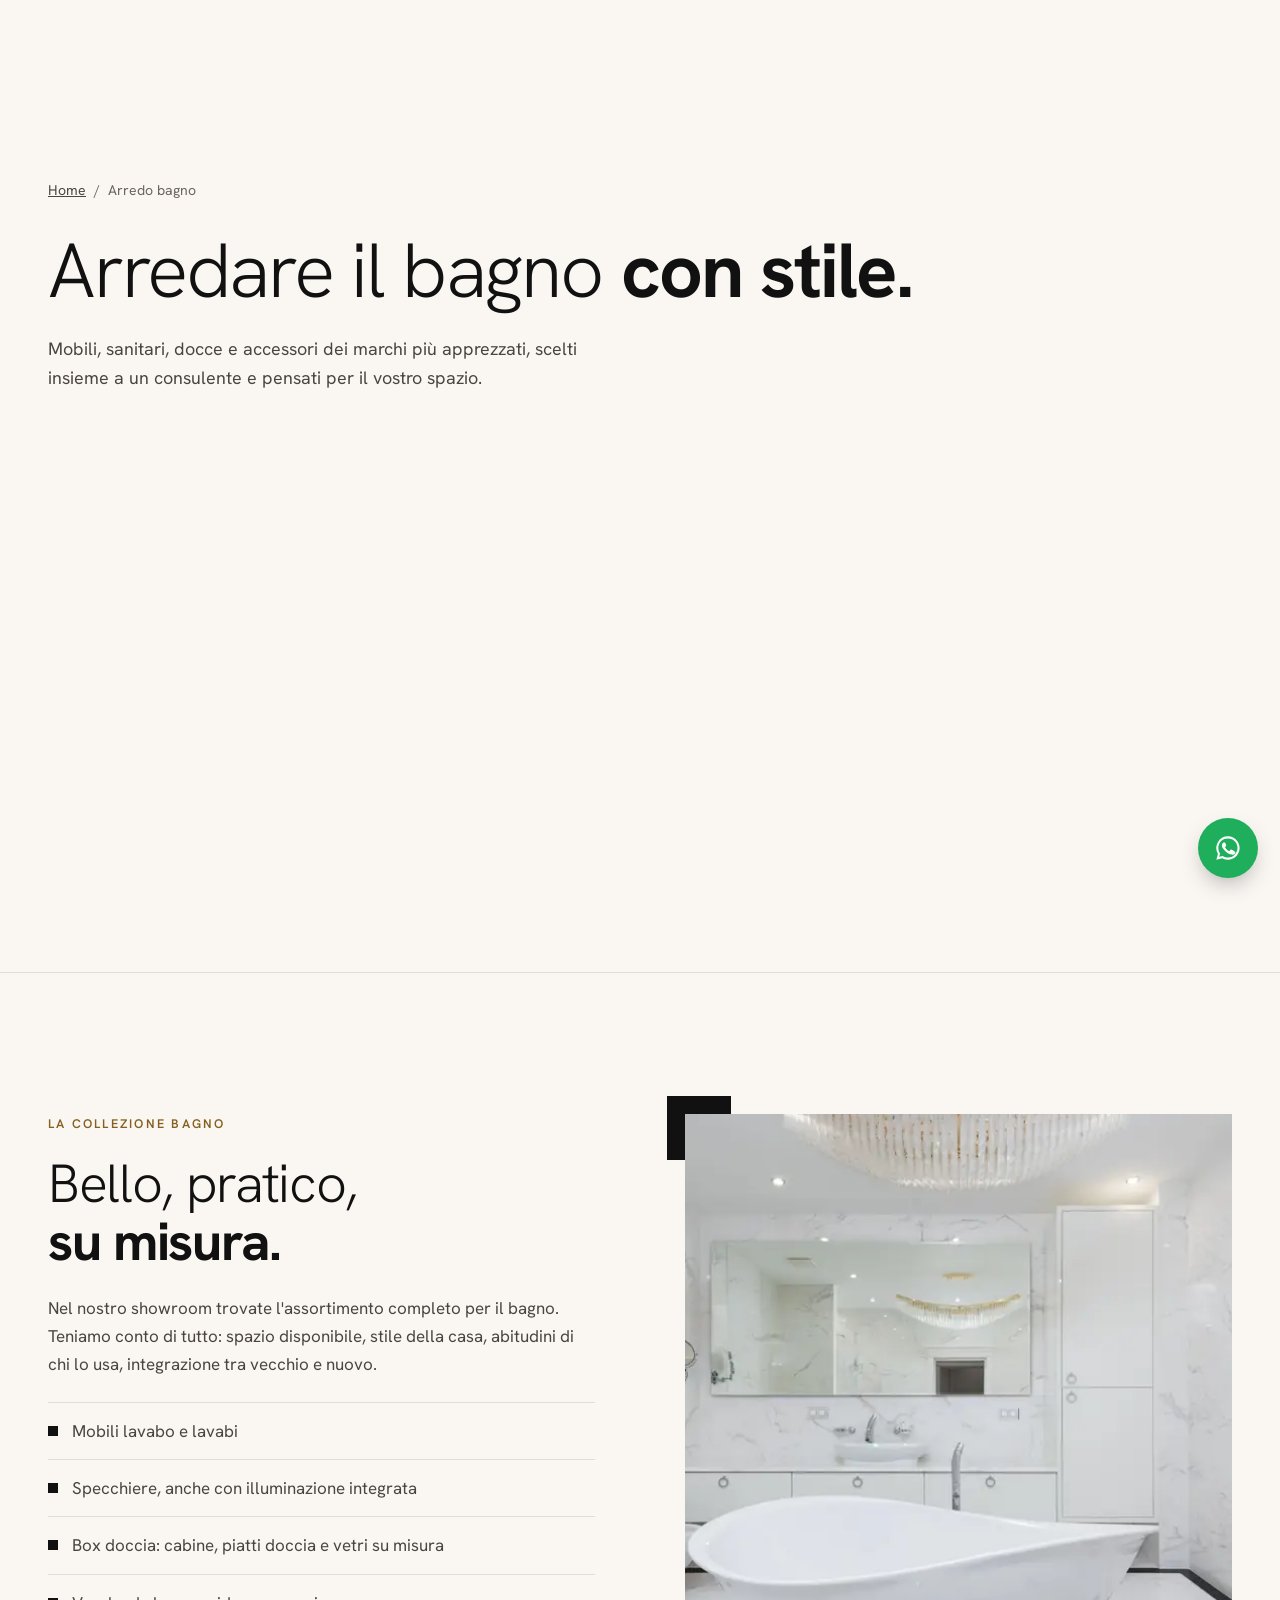
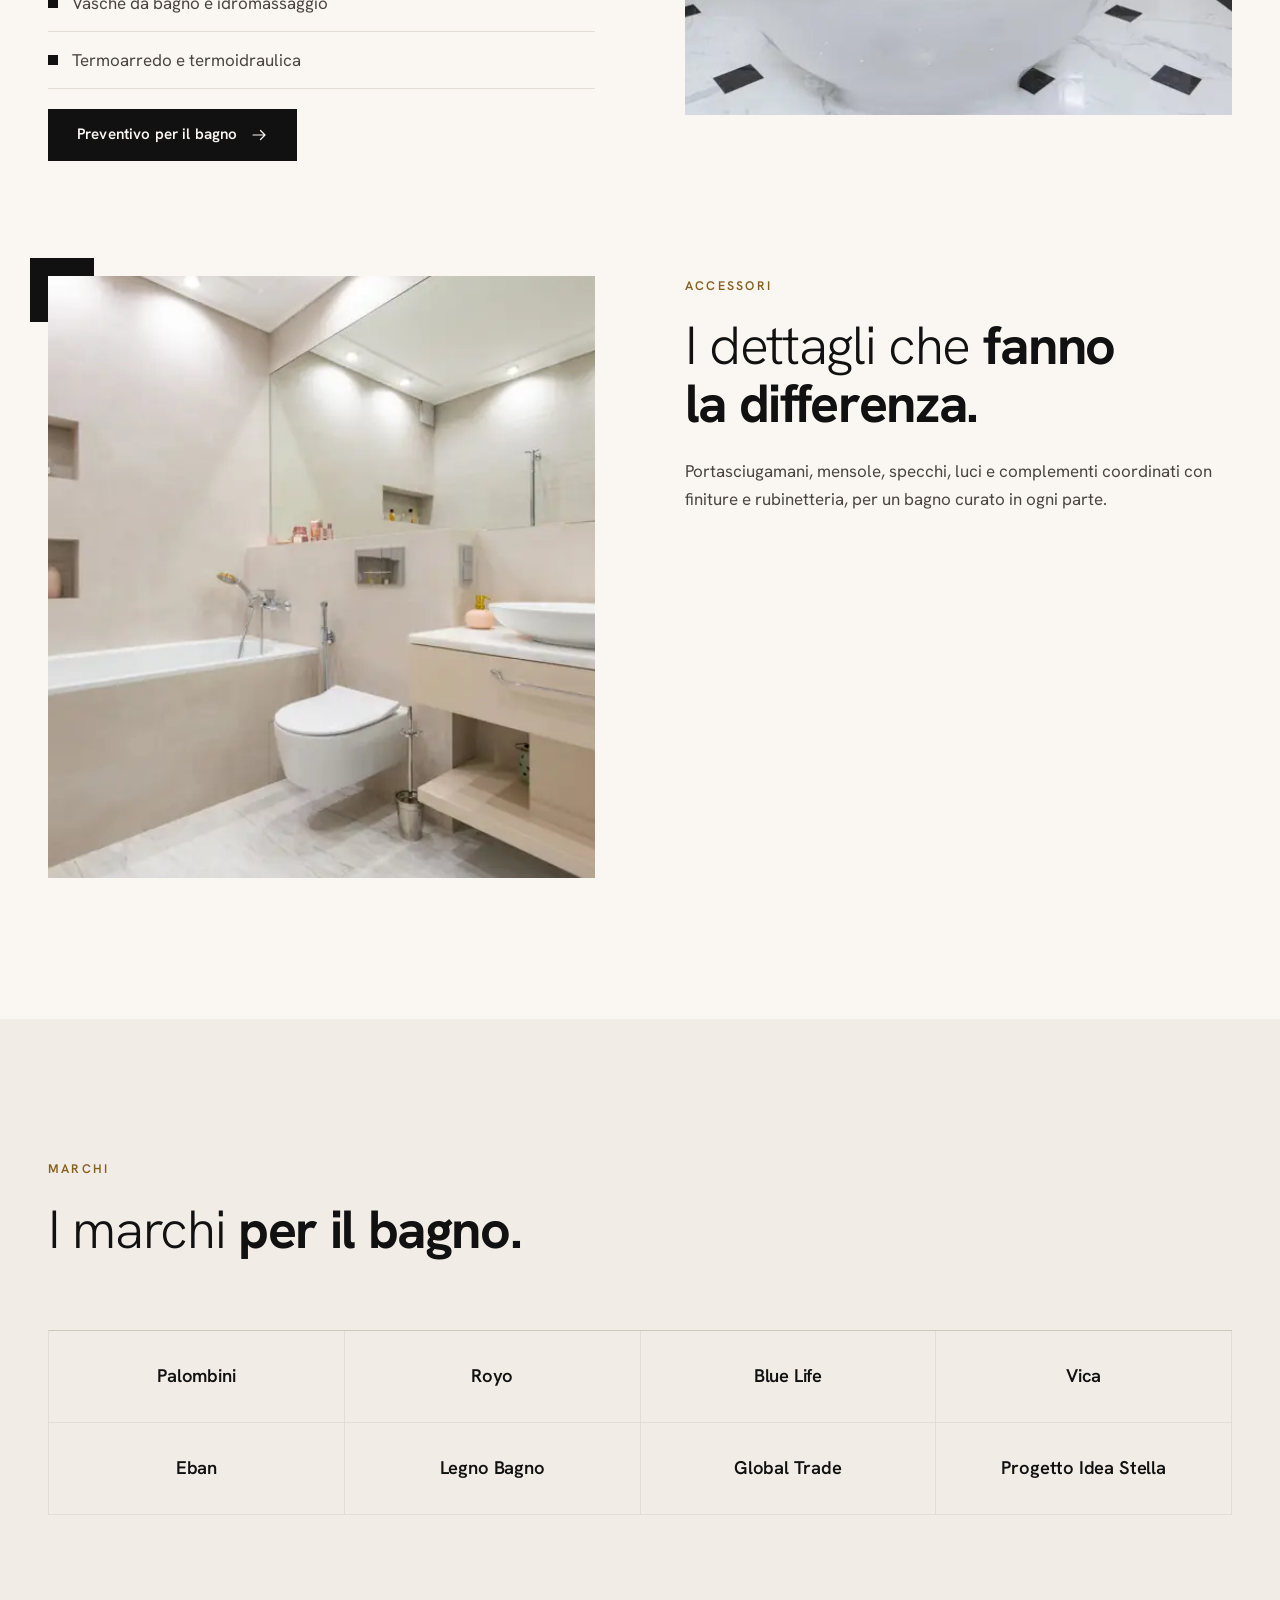
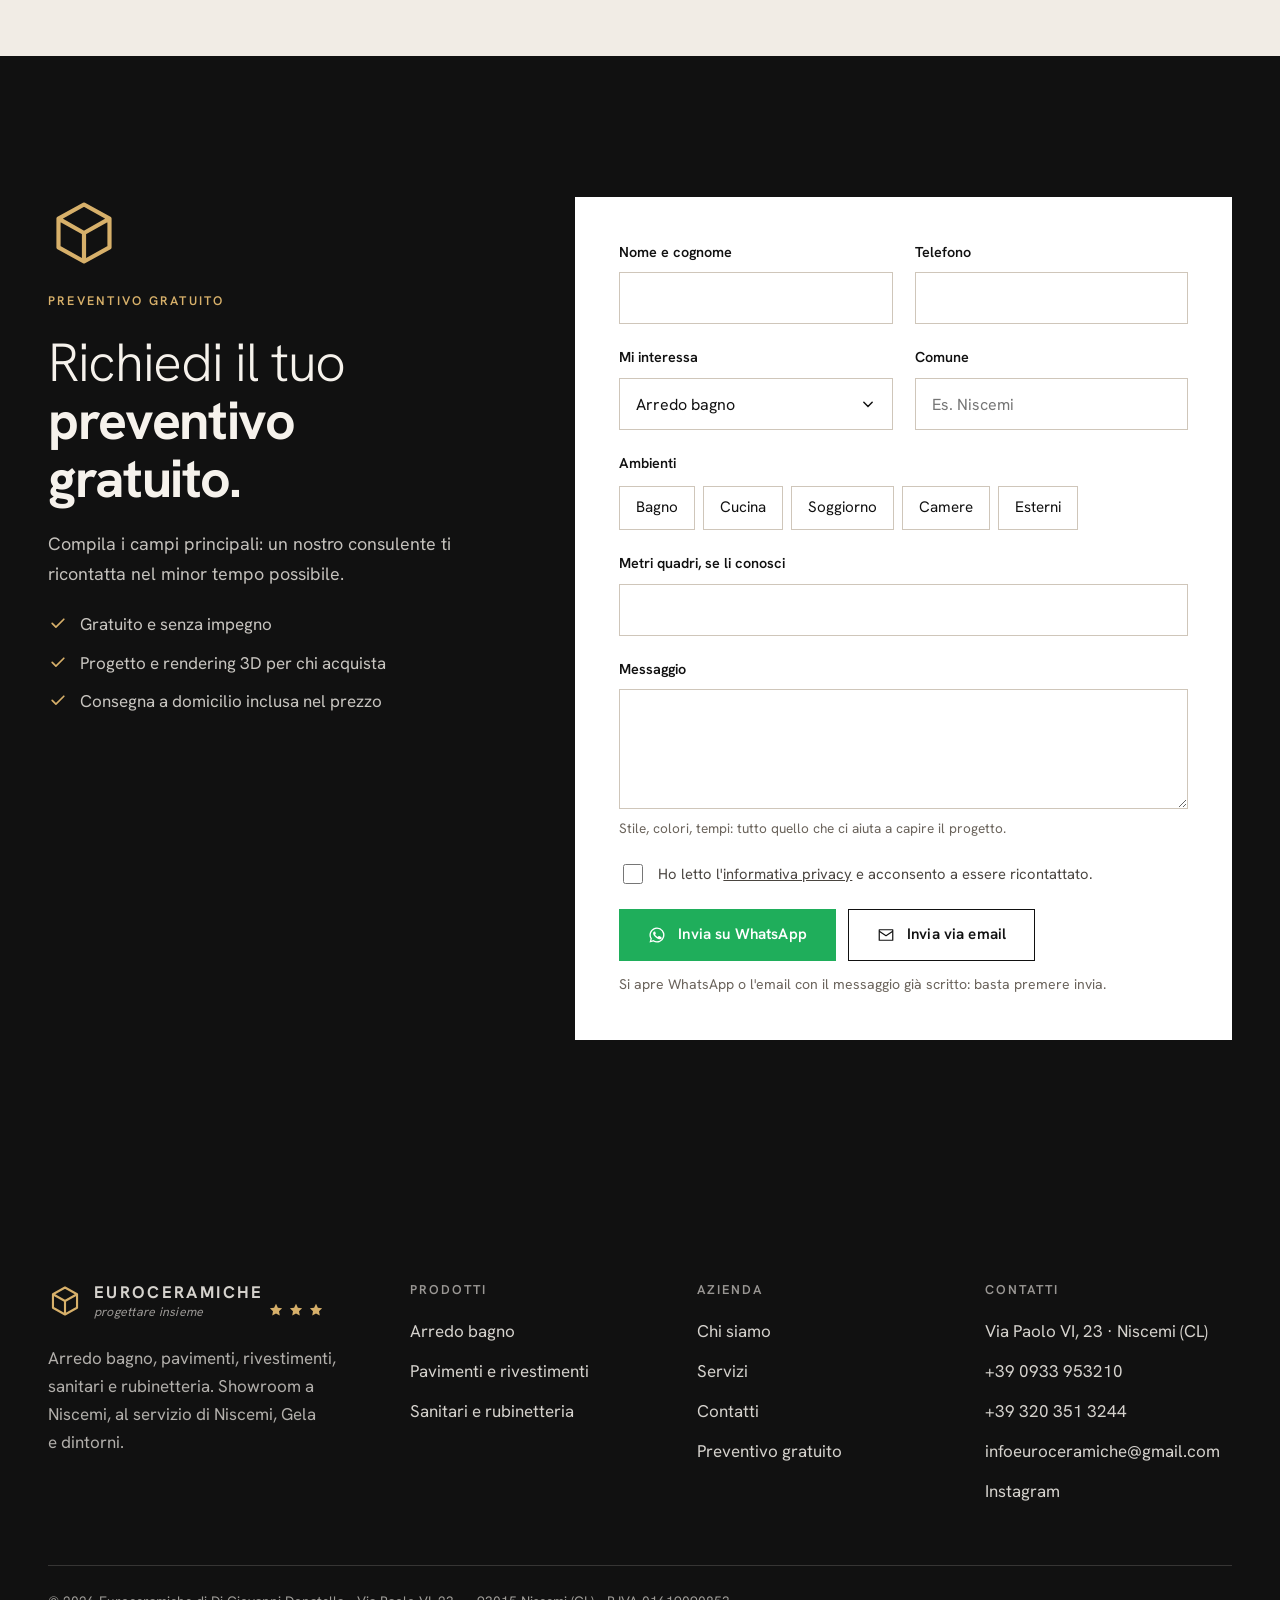
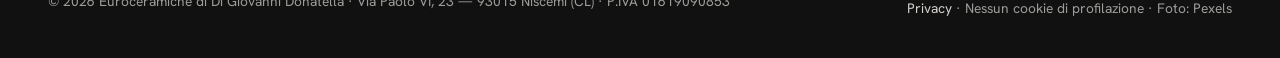
==== commit 81fe9a4d: "Intro all'ingresso: EUROCERAMICHE, progettiamo insieme, poi dissolvenza nel sito Mostrata una sola v" ====
--- a/arredo-bagno.html
+++ b/arredo-bagno.html
@@ -16,7 +16,8 @@
 <link rel="stylesheet" href="assets/css/site.css">
 </head>
 <body>
-<script>document.documentElement.classList.add('js')</script>
+<script>(function(d){d.classList.add('js');try{if(sessionStorage.getItem('ec-splash')||matchMedia('(prefers-reduced-motion: reduce)').matches)d.classList.add('splash-done');else sessionStorage.setItem('ec-splash','1')}catch(e){}})(document.documentElement)</script>
+<div class="splash" aria-hidden="true"><div class="splash-in"><svg class="splash-cube" viewBox="0 0 24 24"><path d="M12 2.5l8.5 4.7v9.6L12 21.5l-8.5-4.7V7.2z M3.5 7.2L12 12l8.5-4.8 M12 12v9.5" fill="none" stroke="currentColor" stroke-width="1.1" stroke-linejoin="round"/></svg><p class="splash-name">EUROCERAMICHE</p><p class="splash-tag">progettiamo insieme</p></div></div>
 <a class="skip" href="#main">Vai al contenuto</a>
 <header class="header">
   <div class="wrap">
--- a/assets/css/site.css
+++ b/assets/css/site.css
@@ -315,6 +315,84 @@
 .toast.is-on { opacity: 1; transform: none; }
 @media (max-width: 760px) { .toast { bottom: calc(80px + env(safe-area-inset-bottom)); } }
 
+/* ==========================================================================
+   Effetti di ingresso e di scroll (skill: expo.out 400–700ms, titoli brevi
+   parola per parola, spostamenti piccoli, tutto visibile senza JS,
+   nessun effetto con prefers-reduced-motion)
+   ========================================================================== */
+:root { --ease-expo: cubic-bezier(.16, 1, .3, 1); }
+
+/* barra di avanzamento dorata */
+.progress { position: fixed; top: 0; left: 0; right: 0; height: 3px; z-index: 60; background: var(--gold); transform-origin: left; transform: scaleX(var(--sp, 0)); pointer-events: none; }
+
+/* apertura della pagina */
+.js .header { transform: translateY(-100%); transition: transform 700ms var(--ease-expo), border-color var(--t-base) var(--ease); }
+.js.is-loaded .header { transform: none; }
+.js .hero .slides, .js .page-hero-img { clip-path: inset(0 0 0 100%); transition: clip-path 1200ms var(--ease-expo) 150ms; }
+.js.is-loaded .hero .slides, .js.is-loaded .page-hero-img { clip-path: inset(0 0 0 0); }
+.js .hero .slide.is-active img { transform: scale(1.18); }
+.js.is-loaded .hero .slide.is-active img { transform: scale(1); transition: transform 2400ms var(--ease-expo); }
+.js .slides-ui { opacity: 0; transition: opacity 600ms var(--ease) 1100ms; }
+.js.is-loaded .slides-ui { opacity: 1; }
+
+/* titoli che salgono parola per parola */
+.words .w { display: inline-block; overflow: hidden; vertical-align: top; padding-bottom: .08em; margin-bottom: -.08em; }
+.words .w > span { display: inline-block; transform: translateY(105%); transition: transform 700ms var(--ease-expo); transition-delay: calc(var(--wi) * 55ms + var(--wd, 0ms)); }
+.words.is-in .w > span { transform: none; }
+
+/* foto che si svelano dal basso e si assestano */
+.js [data-clip] { clip-path: inset(100% 0 0 0); transition: clip-path 1000ms var(--ease-expo); }
+.js [data-clip].is-in { clip-path: inset(0 0 0 0); }
+.js [data-clip] img { transform: translateY(var(--py, 0px)) scale(1.18); transition: transform 1400ms var(--ease-expo); }
+.js [data-clip].is-in img { transform: translateY(var(--py, 0px)) scale(1.06); }
+@media (hover: hover) and (pointer: fine) { .js .cat:hover [data-clip].is-in img { transform: translateY(var(--py, 0px)) scale(1.1); } }
+
+/* quadrato nero del marchio che entra dietro la foto */
+.js .offset::before { transform: scale(0); transform-origin: top left; transition: transform 700ms var(--ease-expo) 350ms; }
+.js .offset.is-in::before { transform: scale(1); }
+
+/* icone dei servizi che si disegnano */
+.js .service svg * { stroke-dasharray: 80; stroke-dashoffset: 80; transition: stroke-dashoffset 1200ms var(--ease-expo); transition-delay: calc(var(--i, 0) * 120ms + 200ms); }
+.js .service.is-in svg * { stroke-dashoffset: 0; }
+
+/* cubo che ruota con lo scroll */
+.band svg.cube, .quote-aside svg.cube { transform: rotate(var(--rot, 0deg)); }
+
+/* griglia marchi: le celle compaiono a cascata */
+.js .brands li { opacity: 0; transform: translateY(10px); transition: opacity 500ms var(--ease-expo), transform 500ms var(--ease-expo), background-color var(--t-base) var(--ease), color var(--t-base) var(--ease); transition-delay: calc(var(--bi, 0) * 50ms); }
+.js .is-in .brands li, .js .brands.is-in li { opacity: 1; transform: none; }
+
+@media (prefers-reduced-motion: reduce) {
+  .js .header, .js .hero .slides, .js .page-hero-img, .js [data-clip], .js .offset::before, .js .brands li, .js .slides-ui { transform: none !important; clip-path: none !important; opacity: 1 !important; }
+  .js [data-clip] img, .js .hero .slide img { transform: none !important; }
+  .words .w > span { transform: none !important; }
+  .js .service svg * { stroke-dashoffset: 0 !important; }
+  .band svg.cube, .quote-aside svg.cube { transform: none !important; }
+  .progress { display: none; }
+}
+
+/* ==========================================================================
+   Intro all'ingresso (splash): cubo, EUROCERAMICHE, "progettiamo insieme", poi si dissolve.
+   Solo al primo ingresso della sessione; si dissolve via CSS anche se il JS si ferma.
+   ========================================================================== */
+.splash { display: none; }
+.js:not(.splash-done) .splash {
+  position: fixed; inset: 0; z-index: 200; display: grid; place-items: center; background: var(--bg); cursor: pointer;
+  animation: introOut 700ms var(--ease) 2000ms forwards;
+}
+.splash-in { display: grid; justify-items: center; gap: 14px; text-align: center; padding: 24px; animation: introGrow 700ms var(--ease) 2000ms forwards; }
+.splash-cube { width: clamp(56px, 9vw, 76px); height: auto; color: var(--ink); margin-bottom: 8px; }
+.splash-cube path { stroke-dasharray: 90; stroke-dashoffset: 90; animation: introDraw 1000ms var(--ease-expo, cubic-bezier(.16,1,.3,1)) 100ms forwards; }
+.splash-name { font-weight: 700; font-size: clamp(1.6rem, 5.4vw, 3rem); letter-spacing: .6em; margin-right: -.6em; opacity: 0; animation: introName 1100ms cubic-bezier(.16,1,.3,1) 450ms forwards; }
+.splash-tag { font-style: italic; font-size: clamp(1rem, 2.2vw, 1.25rem); color: var(--gold-ink); opacity: 0; transform: translateY(8px); animation: introTag 700ms cubic-bezier(.16,1,.3,1) 1050ms forwards; }
+@keyframes introDraw { to { stroke-dashoffset: 0; } }
+@keyframes introName { to { opacity: 1; letter-spacing: .22em; margin-right: -.22em; } }
+@keyframes introTag { to { opacity: 1; transform: none; } }
+@keyframes introGrow { to { transform: scale(1.05); } }
+@keyframes introOut { to { opacity: 0; visibility: hidden; } }
+.splash.is-skip { animation: introOut 350ms var(--ease) forwards !important; }
+@media (prefers-reduced-motion: reduce) { .splash { display: none !important; } }
+
 /* ---------- comparsa allo scroll: stagger standard (skill: 300–450ms) ---------- */
 .js [data-reveal] { opacity: 0; transform: translateY(16px); transition: opacity 450ms var(--ease), transform 450ms var(--ease); transition-delay: calc(var(--i, 0) * 60ms); }
 .js [data-reveal].is-in { opacity: 1; transform: none; }
